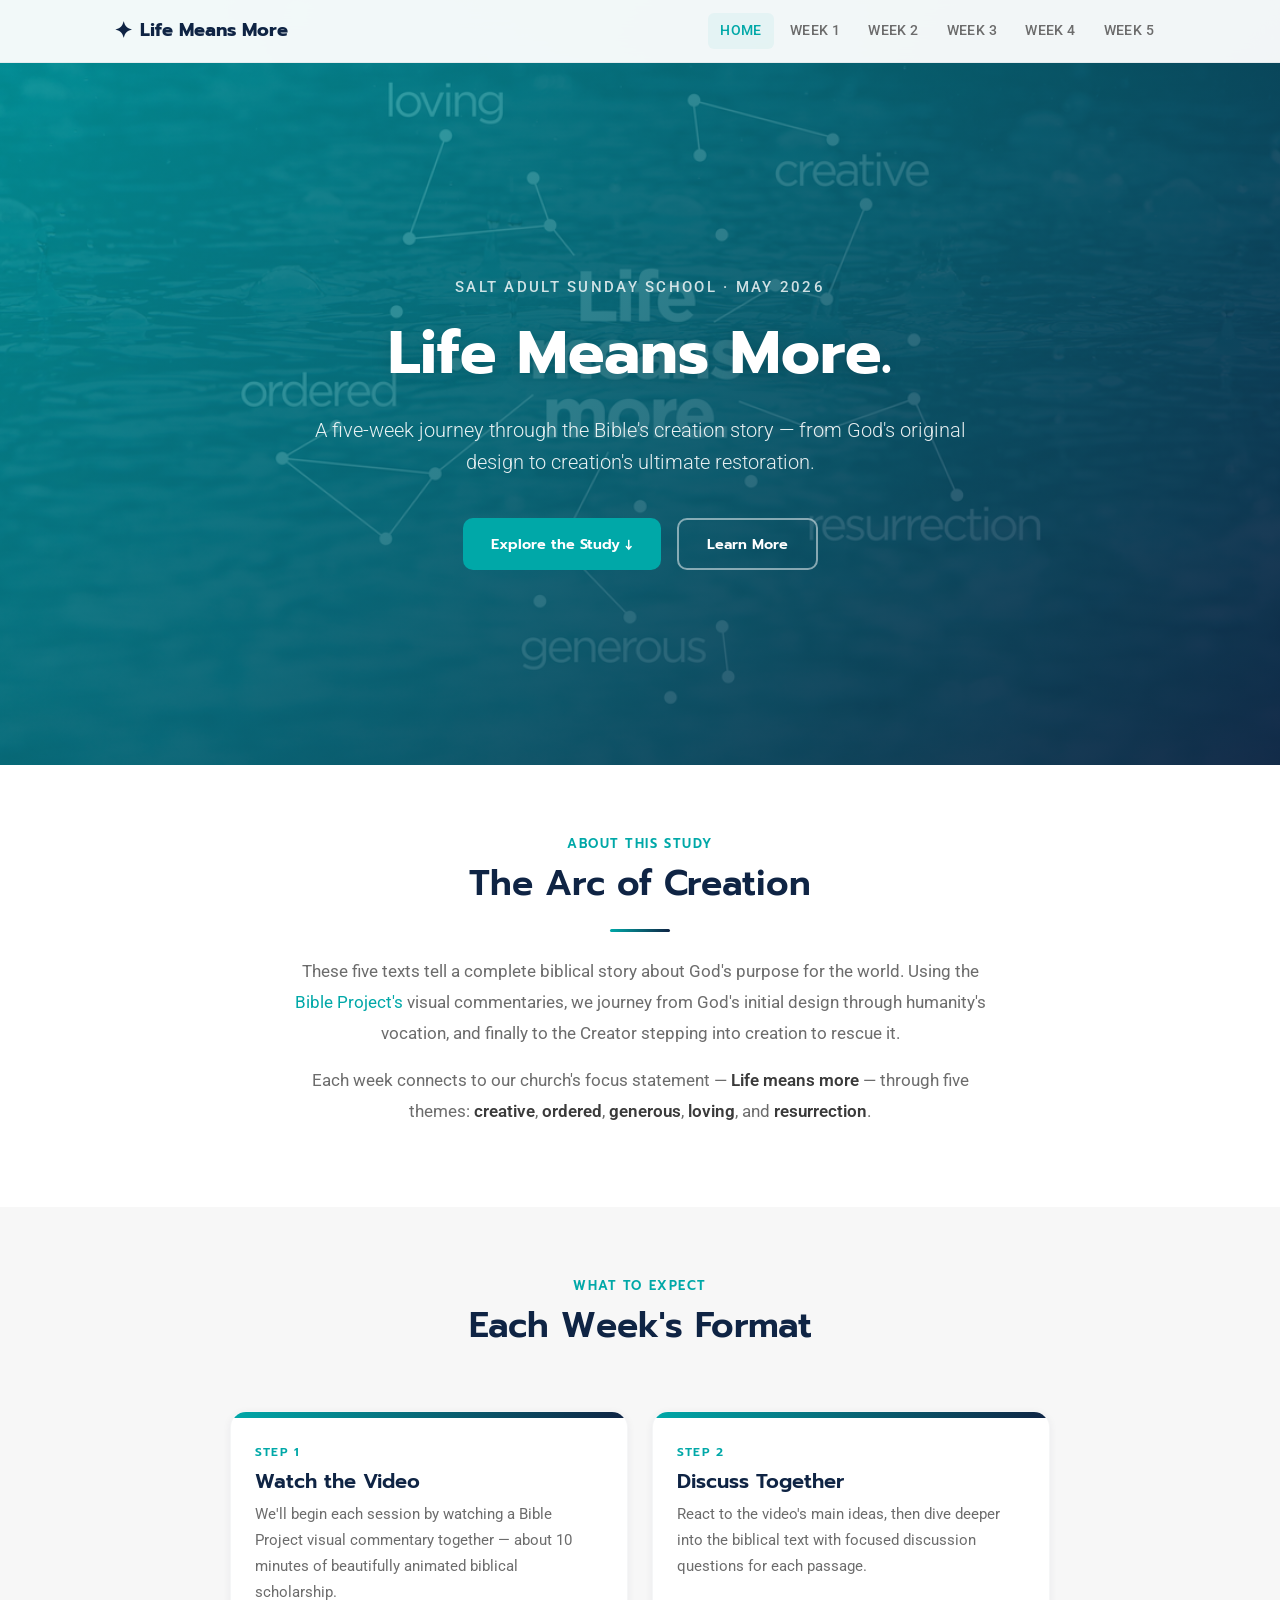
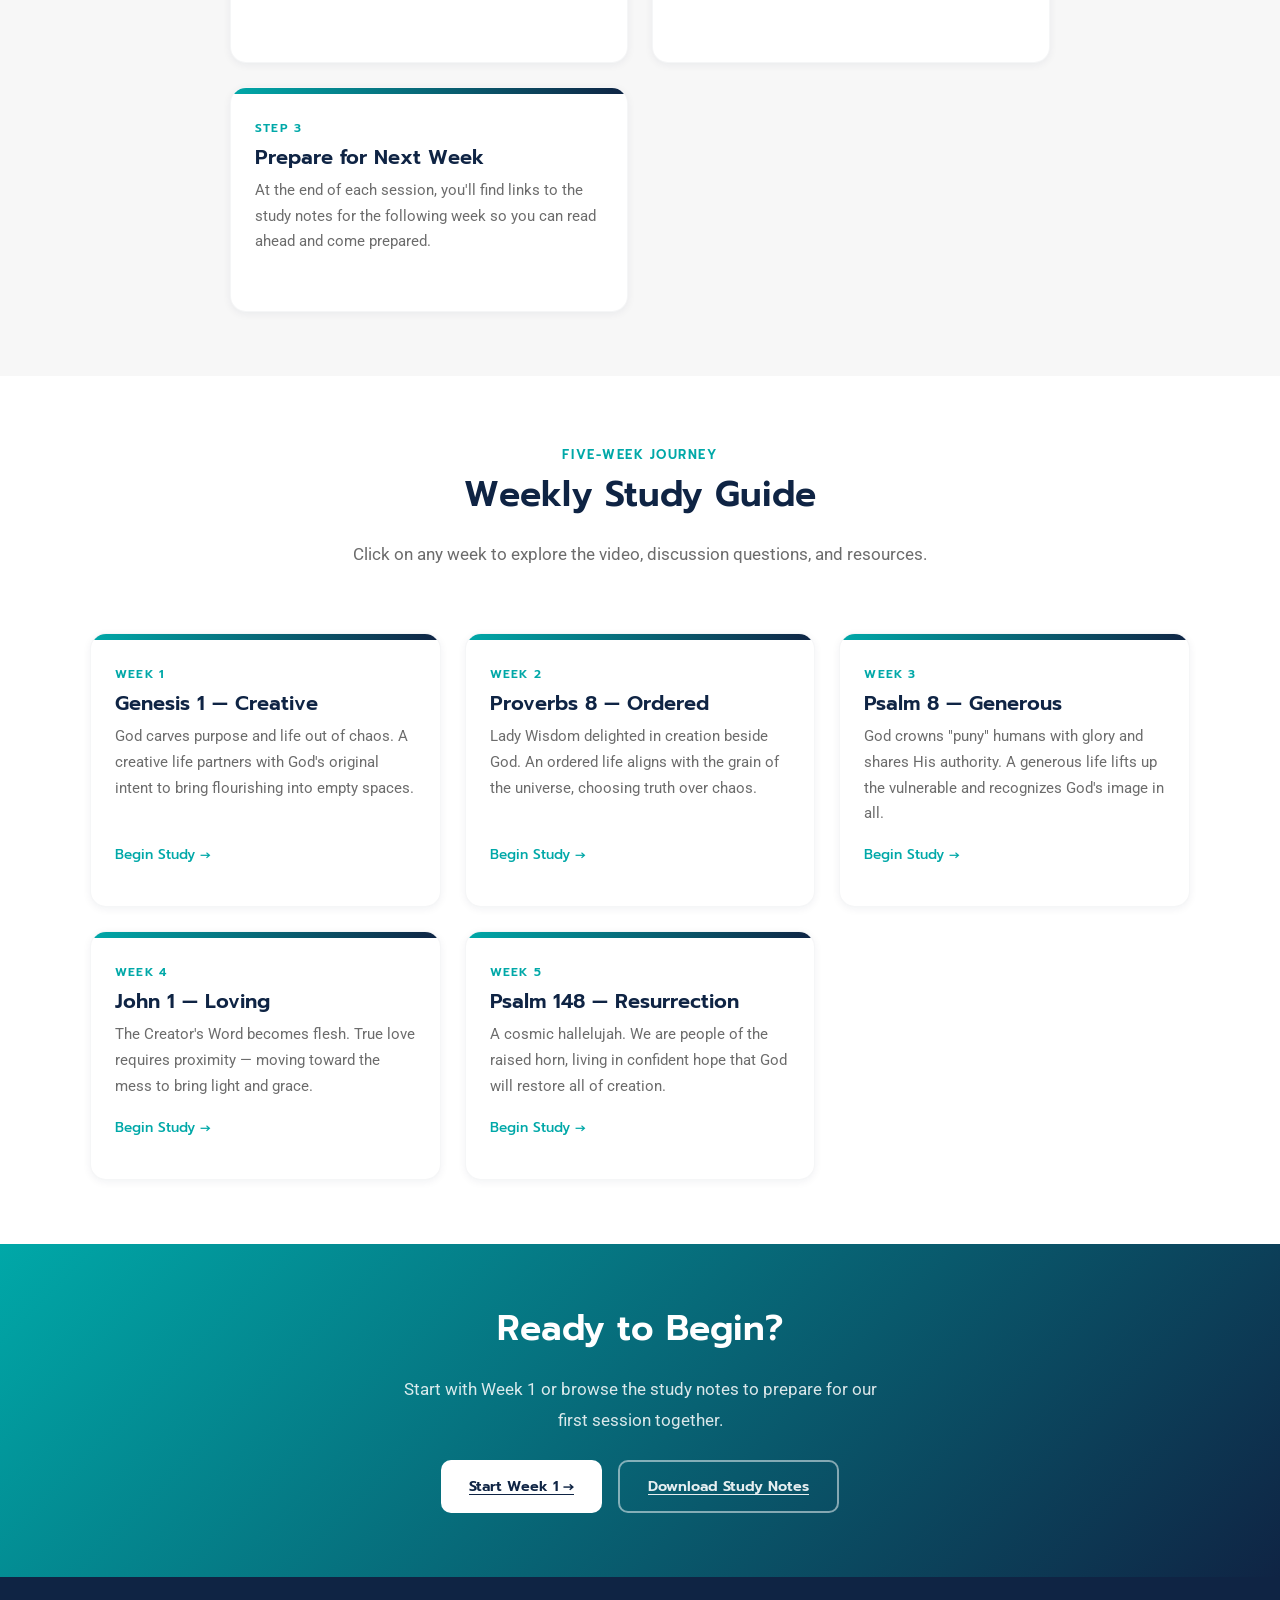
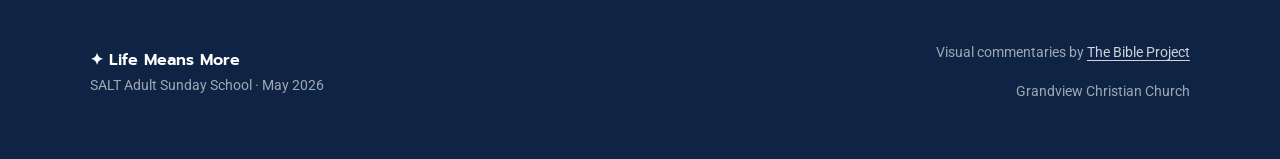
==== index.html @ 19ffd9e2 "Add Life Means More Bible study website - Landing page with hero image, about section, and 5-week ca" ====
<!DOCTYPE html>
<html lang="en">
<head>
  <meta charset="UTF-8">
  <meta name="viewport" content="width=device-width, initial-scale=1.0">
  <meta name="description" content="Life Means More — A five-week Bible study exploring creation through Genesis 1, Proverbs 8, Psalm 8, John 1, and Psalm 148. SALT Adult Sunday School, May 2026.">
  <title>Life Means More — SALT Bible Study</title>
  <link rel="stylesheet" href="styles.css">
  <link rel="icon" href="data:image/svg+xml,<svg xmlns='http://www.w3.org/2000/svg' viewBox='0 0 100 100'><text y='.9em' font-size='90'>✦</text></svg>">
</head>
<body>

  <!-- Navigation -->
  <nav class="nav" id="nav">
    <div class="nav__inner">
      <a href="index.html" class="nav__brand">
        <span class="nav__brand-icon">✦</span> Life Means More
      </a>
      <button class="nav__toggle" id="navToggle" aria-label="Toggle navigation">☰</button>
      <ul class="nav__links" id="navLinks">
        <li><a href="index.html" class="nav__link nav__link--active">Home</a></li>
        <li><a href="week1.html" class="nav__link">Week 1</a></li>
        <li><a href="week2.html" class="nav__link">Week 2</a></li>
        <li><a href="week3.html" class="nav__link">Week 3</a></li>
        <li><a href="week4.html" class="nav__link">Week 4</a></li>
        <li><a href="week5.html" class="nav__link">Week 5</a></li>
      </ul>
    </div>
  </nav>

  <!-- Hero Section -->
  <section class="hero hero--landing">
    <div class="hero__bg">
      <img src="assets/LifeMeansMore.jpg" alt="Life Means More — constellation-style graphic with themes: loving, creative, ordered, generous, resurrection">
    </div>
    <div class="hero__overlay"></div>
    <div class="hero__content">
      <p class="hero__tagline">SALT Adult Sunday School · May 2026</p>
      <h1 class="hero__title">Life Means More.</h1>
      <p class="hero__subtitle">A five-week journey through the Bible's creation story — from God's original design to creation's ultimate restoration.</p>
      <div class="btn-group" style="justify-content: center;">
        <a href="#weeks" class="btn btn--primary">Explore the Study ↓</a>
        <a href="#about" class="btn btn--outline">Learn More</a>
      </div>
    </div>
  </section>

  <!-- About Section -->
  <section class="section" id="about">
    <div class="container">
      <div class="intro-block fade-in">
        <span class="section__label">About This Study</span>
        <h2>The Arc of Creation</h2>
        <hr class="divider divider--center">
        <p>These five texts tell a complete biblical story about God's purpose for the world. Using the <a href="https://bibleproject.com" target="_blank" rel="noopener">Bible Project's</a> visual commentaries, we journey from God's initial design through humanity's vocation, and finally to the Creator stepping into creation to rescue it.</p>
        <p>Each week connects to our church's focus statement — <strong>Life means more</strong> — through five themes: <strong>creative</strong>, <strong>ordered</strong>, <strong>generous</strong>, <strong>loving</strong>, and <strong>resurrection</strong>.</p>
      </div>
    </div>
  </section>

  <!-- What to Expect -->
  <section class="section section--alt">
    <div class="container">
      <div class="section__header fade-in">
        <span class="section__label">What to Expect</span>
        <h2>Each Week's Format</h2>
      </div>
      <div class="weeks-grid" style="max-width: 820px; margin: 0 auto;">
        <div class="week-card fade-in" style="cursor: default;">
          <div class="week-card__banner"></div>
          <div class="week-card__body">
            <div class="week-card__number">Step 1</div>
            <div class="week-card__title">Watch the Video</div>
            <p class="week-card__theme">We'll begin each session by watching a Bible Project visual commentary together — about 10 minutes of beautifully animated biblical scholarship.</p>
          </div>
        </div>
        <div class="week-card fade-in" style="cursor: default;">
          <div class="week-card__banner"></div>
          <div class="week-card__body">
            <div class="week-card__number">Step 2</div>
            <div class="week-card__title">Discuss Together</div>
            <p class="week-card__theme">React to the video's main ideas, then dive deeper into the biblical text with focused discussion questions for each passage.</p>
          </div>
        </div>
        <div class="week-card fade-in" style="cursor: default;">
          <div class="week-card__banner"></div>
          <div class="week-card__body">
            <div class="week-card__number">Step 3</div>
            <div class="week-card__title">Prepare for Next Week</div>
            <p class="week-card__theme">At the end of each session, you'll find links to the study notes for the following week so you can read ahead and come prepared.</p>
          </div>
        </div>
      </div>
    </div>
  </section>

  <!-- Weekly Schedule -->
  <section class="section" id="weeks">
    <div class="container">
      <div class="section__header fade-in">
        <span class="section__label">Five-Week Journey</span>
        <h2>Weekly Study Guide</h2>
        <p>Click on any week to explore the video, discussion questions, and resources.</p>
      </div>
      <div class="weeks-grid fade-in">
        <a href="week1.html" class="week-card">
          <div class="week-card__banner"></div>
          <div class="week-card__body">
            <div class="week-card__number">Week 1</div>
            <div class="week-card__title">Genesis 1 — Creative</div>
            <p class="week-card__theme">God carves purpose and life out of chaos. A creative life partners with God's original intent to bring flourishing into empty spaces.</p>
            <span class="week-card__cta">Begin Study →</span>
          </div>
        </a>
        <a href="week2.html" class="week-card">
          <div class="week-card__banner"></div>
          <div class="week-card__body">
            <div class="week-card__number">Week 2</div>
            <div class="week-card__title">Proverbs 8 — Ordered</div>
            <p class="week-card__theme">Lady Wisdom delighted in creation beside God. An ordered life aligns with the grain of the universe, choosing truth over chaos.</p>
            <span class="week-card__cta">Begin Study →</span>
          </div>
        </a>
        <a href="week3.html" class="week-card">
          <div class="week-card__banner"></div>
          <div class="week-card__body">
            <div class="week-card__number">Week 3</div>
            <div class="week-card__title">Psalm 8 — Generous</div>
            <p class="week-card__theme">God crowns "puny" humans with glory and shares His authority. A generous life lifts up the vulnerable and recognizes God's image in all.</p>
            <span class="week-card__cta">Begin Study →</span>
          </div>
        </a>
        <a href="week4.html" class="week-card">
          <div class="week-card__banner"></div>
          <div class="week-card__body">
            <div class="week-card__number">Week 4</div>
            <div class="week-card__title">John 1 — Loving</div>
            <p class="week-card__theme">The Creator's Word becomes flesh. True love requires proximity — moving toward the mess to bring light and grace.</p>
            <span class="week-card__cta">Begin Study →</span>
          </div>
        </a>
        <a href="week5.html" class="week-card">
          <div class="week-card__banner"></div>
          <div class="week-card__body">
            <div class="week-card__number">Week 5</div>
            <div class="week-card__title">Psalm 148 — Resurrection</div>
            <p class="week-card__theme">A cosmic hallelujah. We are people of the raised horn, living in confident hope that God will restore all of creation.</p>
            <span class="week-card__cta">Begin Study →</span>
          </div>
        </a>
      </div>
    </div>
  </section>

  <!-- Call to Action -->
  <section class="section section--teal">
    <div class="container">
      <div class="intro-block">
        <h2 style="color: var(--white);">Ready to Begin?</h2>
        <p style="color: rgba(255,255,255,0.85); max-width: 500px; margin: 0 auto var(--space-md);">Start with Week 1 or browse the study notes to prepare for our first session together.</p>
        <div class="btn-group" style="justify-content: center;">
          <a href="week1.html" class="btn btn--primary" style="background: var(--white); color: var(--navy);">Start Week 1 →</a>
          <a href="assets/pdfs/week1_notes.pdf" class="btn btn--outline" target="_blank">Download Study Notes</a>
        </div>
      </div>
    </div>
  </section>

  <!-- Footer -->
  <footer class="footer">
    <div class="footer__inner">
      <div>
        <div class="footer__brand">✦ Life Means More</div>
        <p class="footer__text">SALT Adult Sunday School · May 2026</p>
      </div>
      <div style="text-align: right;">
        <p class="footer__text">Visual commentaries by <a href="https://bibleproject.com" target="_blank" rel="noopener">The Bible Project</a></p>
        <p class="footer__text">Grandview Christian Church</p>
      </div>
    </div>
  </footer>

  <script>
    // Mobile Nav Toggle
    document.getElementById('navToggle').addEventListener('click', () => {
      document.getElementById('navLinks').classList.toggle('open');
    });

    // Scroll shadow on nav
    window.addEventListener('scroll', () => {
      document.getElementById('nav').classList.toggle('scrolled', window.scrollY > 20);
    });

    // Fade-in animation on scroll
    const observer = new IntersectionObserver((entries) => {
      entries.forEach(entry => {
        if (entry.isIntersecting) {
          entry.target.classList.add('visible');
        }
      });
    }, { threshold: 0.1, rootMargin: '0px 0px -50px 0px' });

    document.querySelectorAll('.fade-in').forEach(el => observer.observe(el));
  </script>

</body>
</html>
---- styles.css ----
/* ============================================
   SALT May 2026 — "Life Means More" Bible Study
   Design System (Grandview Christian-inspired)
   ============================================ */

/* --- Google Fonts --- */
@import url('https://fonts.googleapis.com/css2?family=Prompt:wght@400;500;600;700&family=Roboto:wght@300;400;500;700&display=swap');

/* --- CSS Custom Properties --- */
:root {
  /* Colors */
  --teal: #00A8A8;
  --teal-dark: #008F8F;
  --teal-light: #00C4C4;
  --navy: #0F2444;
  --navy-light: #1A3A6A;
  --white: #FFFFFF;
  --off-white: #F7F7F7;
  --gray-100: #F0F0F0;
  --gray-200: #E0E0E0;
  --gray-300: #CCCCCC;
  --gray-500: #6C6C6C;
  --gray-700: #3A3A3A;
  --text-body: #4A4A4A;
  --text-heading: #0F2444;
  
  /* Typography */
  --font-heading: 'Prompt', sans-serif;
  --font-body: 'Roboto', sans-serif;
  
  /* Spacing */
  --space-xs: 0.5rem;
  --space-sm: 1rem;
  --space-md: 1.5rem;
  --space-lg: 2.5rem;
  --space-xl: 4rem;
  --space-2xl: 6rem;
  
  /* Layout */
  --max-width: 1100px;
  --max-width-narrow: 800px;
  --border-radius: 10px;
  --border-radius-lg: 16px;
  
  /* Shadows */
  --shadow-sm: 0 2px 8px rgba(15, 36, 68, 0.06);
  --shadow-md: 0 4px 20px rgba(15, 36, 68, 0.1);
  --shadow-lg: 0 8px 40px rgba(15, 36, 68, 0.12);
  
  /* Transitions */
  --transition: 0.3s ease;
}

/* --- Reset & Base --- */
*,
*::before,
*::after {
  margin: 0;
  padding: 0;
  box-sizing: border-box;
}

html {
  scroll-behavior: smooth;
  font-size: 16px;
}

body {
  font-family: var(--font-body);
  font-weight: 400;
  line-height: 1.7;
  color: var(--text-body);
  background-color: var(--white);
  -webkit-font-smoothing: antialiased;
  -moz-osx-font-smoothing: grayscale;
}

img {
  max-width: 100%;
  height: auto;
  display: block;
}

a {
  color: var(--teal);
  text-decoration: none;
  transition: color var(--transition);
}

a:hover {
  color: var(--teal-dark);
}

/* --- Typography --- */
h1, h2, h3, h4, h5, h6 {
  font-family: var(--font-heading);
  color: var(--text-heading);
  line-height: 1.2;
  font-weight: 600;
}

h1 {
  font-size: clamp(2rem, 5vw, 3.2rem);
  font-weight: 700;
}

h2 {
  font-size: clamp(1.5rem, 3.5vw, 2.2rem);
  margin-bottom: var(--space-md);
}

h3 {
  font-size: clamp(1.15rem, 2.5vw, 1.5rem);
  margin-bottom: var(--space-sm);
}

h4 {
  font-size: 1.1rem;
  margin-bottom: var(--space-xs);
}

p {
  margin-bottom: var(--space-sm);
}

strong {
  font-weight: 600;
  color: var(--gray-700);
}

/* --- Navigation --- */
.nav {
  position: fixed;
  top: 0;
  left: 0;
  right: 0;
  z-index: 1000;
  background: rgba(255, 255, 255, 0.95);
  backdrop-filter: blur(12px);
  -webkit-backdrop-filter: blur(12px);
  border-bottom: 1px solid rgba(15, 36, 68, 0.06);
  transition: box-shadow var(--transition);
}

.nav.scrolled {
  box-shadow: var(--shadow-sm);
}

.nav__inner {
  max-width: var(--max-width);
  margin: 0 auto;
  padding: 0.75rem var(--space-md);
  display: flex;
  align-items: center;
  justify-content: space-between;
}

.nav__brand {
  font-family: var(--font-heading);
  font-weight: 700;
  font-size: 1.15rem;
  color: var(--navy);
  text-decoration: none;
  display: flex;
  align-items: center;
  gap: 0.5rem;
}

.nav__brand:hover {
  color: var(--teal);
}

.nav__brand-icon {
  font-size: 1.4rem;
}

.nav__links {
  display: flex;
  align-items: center;
  gap: 0.25rem;
  list-style: none;
}

.nav__link {
  display: block;
  padding: 0.4rem 0.75rem;
  font-family: var(--font-body);
  font-size: 0.85rem;
  font-weight: 500;
  color: var(--gray-500);
  text-decoration: none;
  border-radius: 6px;
  text-transform: uppercase;
  letter-spacing: 0.03em;
  transition: all var(--transition);
}

.nav__link:hover,
.nav__link--active {
  color: var(--teal);
  background: rgba(0, 168, 168, 0.06);
}

/* Mobile nav toggle */
.nav__toggle {
  display: none;
  background: none;
  border: none;
  cursor: pointer;
  padding: 0.5rem;
  color: var(--navy);
  font-size: 1.5rem;
}

/* --- Hero Section --- */
.hero {
  position: relative;
  min-height: 520px;
  display: flex;
  align-items: center;
  justify-content: center;
  text-align: center;
  padding: calc(80px + var(--space-xl)) var(--space-md) var(--space-xl);
  overflow: hidden;
}

.hero--landing {
  min-height: 85vh;
}

.hero__bg {
  position: absolute;
  inset: 0;
  z-index: 0;
}

.hero__bg img {
  width: 100%;
  height: 100%;
  object-fit: cover;
}

.hero__overlay {
  position: absolute;
  inset: 0;
  background: linear-gradient(135deg, rgba(0, 168, 168, 0.80) 0%, rgba(15, 36, 68, 0.90) 100%);
  z-index: 1;
}

.hero__content {
  position: relative;
  z-index: 2;
  max-width: 700px;
}

.hero__tagline {
  font-family: var(--font-body);
  font-size: 0.95rem;
  font-weight: 500;
  text-transform: uppercase;
  letter-spacing: 0.15em;
  color: rgba(255, 255, 255, 0.8);
  margin-bottom: var(--space-sm);
}

.hero__title {
  font-size: clamp(2.2rem, 6vw, 3.8rem);
  color: var(--white);
  font-weight: 700;
  margin-bottom: var(--space-md);
  text-shadow: 0 2px 20px rgba(0, 0, 0, 0.15);
}

.hero__subtitle {
  font-size: clamp(1rem, 2.5vw, 1.25rem);
  color: rgba(255, 255, 255, 0.9);
  font-weight: 300;
  line-height: 1.6;
  margin-bottom: var(--space-lg);
}

.hero__week-badge {
  display: inline-block;
  background: rgba(255, 255, 255, 0.15);
  border: 1px solid rgba(255, 255, 255, 0.25);
  border-radius: 50px;
  padding: 0.4rem 1.2rem;
  font-family: var(--font-heading);
  font-size: 0.85rem;
  font-weight: 500;
  color: var(--white);
  letter-spacing: 0.05em;
  margin-bottom: var(--space-sm);
  backdrop-filter: blur(4px);
}

/* --- Sections --- */
.section {
  padding: var(--space-xl) var(--space-md);
}

.section--alt {
  background-color: var(--off-white);
}

.section--teal {
  background: linear-gradient(135deg, var(--teal) 0%, var(--navy) 100%);
  color: var(--white);
}

.section--teal h2,
.section--teal h3,
.section--teal h4 {
  color: var(--white);
}

.section--teal a {
  color: rgba(255, 255, 255, 0.9);
  text-decoration: underline;
  text-underline-offset: 3px;
}

.section--teal a:hover {
  color: var(--white);
}

.container {
  max-width: var(--max-width);
  margin: 0 auto;
}

.container--narrow {
  max-width: var(--max-width-narrow);
}

.section__header {
  text-align: center;
  margin-bottom: var(--space-xl);
}

.section__header p {
  max-width: 600px;
  margin: 0 auto;
  color: var(--gray-500);
  font-size: 1.05rem;
}

.section__label {
  display: inline-block;
  font-family: var(--font-heading);
  font-size: 0.8rem;
  font-weight: 600;
  text-transform: uppercase;
  letter-spacing: 0.12em;
  color: var(--teal);
  margin-bottom: var(--space-xs);
}

/* --- Week Cards (Landing Page) --- */
.weeks-grid {
  display: grid;
  grid-template-columns: repeat(auto-fit, minmax(300px, 1fr));
  gap: var(--space-md);
}

.week-card {
  background: var(--white);
  border-radius: var(--border-radius-lg);
  overflow: hidden;
  box-shadow: var(--shadow-sm);
  transition: all var(--transition);
  text-decoration: none;
  display: flex;
  flex-direction: column;
  border: 1px solid rgba(15, 36, 68, 0.04);
}

.week-card:hover {
  transform: translateY(-4px);
  box-shadow: var(--shadow-lg);
  border-color: rgba(0, 168, 168, 0.15);
}

.week-card__banner {
  height: 6px;
  background: linear-gradient(90deg, var(--teal) 0%, var(--navy) 100%);
}

.week-card__body {
  padding: var(--space-md) var(--space-md) var(--space-lg);
  flex: 1;
  display: flex;
  flex-direction: column;
}

.week-card__number {
  font-family: var(--font-heading);
  font-size: 0.75rem;
  font-weight: 600;
  text-transform: uppercase;
  letter-spacing: 0.1em;
  color: var(--teal);
  margin-bottom: 0.35rem;
}

.week-card__title {
  font-family: var(--font-heading);
  font-size: 1.25rem;
  font-weight: 600;
  color: var(--navy);
  margin-bottom: 0.5rem;
  line-height: 1.3;
}

.week-card__theme {
  font-size: 0.95rem;
  color: var(--gray-500);
  margin-bottom: var(--space-sm);
  flex: 1;
}

.week-card__cta {
  font-family: var(--font-heading);
  font-size: 0.85rem;
  font-weight: 500;
  color: var(--teal);
  display: flex;
  align-items: center;
  gap: 0.4rem;
  transition: gap var(--transition);
}

.week-card:hover .week-card__cta {
  gap: 0.7rem;
}

/* --- Video Embed --- */
.video-container {
  position: relative;
  width: 100%;
  padding-bottom: 56.25%; /* 16:9 */
  border-radius: var(--border-radius-lg);
  overflow: hidden;
  box-shadow: var(--shadow-lg);
  margin-bottom: var(--space-lg);
}

.video-container iframe {
  position: absolute;
  top: 0;
  left: 0;
  width: 100%;
  height: 100%;
  border: none;
}

/* --- Discussion Content --- */
.discussion {
  margin-bottom: var(--space-xl);
}

.discussion__part-label {
  display: inline-block;
  font-family: var(--font-heading);
  font-size: 0.75rem;
  font-weight: 600;
  text-transform: uppercase;
  letter-spacing: 0.12em;
  color: var(--white);
  background: var(--teal);
  padding: 0.25rem 0.75rem;
  border-radius: 50px;
  margin-bottom: var(--space-sm);
}

.discussion__intro {
  font-size: 1rem;
  color: var(--gray-500);
  font-style: italic;
  margin-bottom: var(--space-md);
}

.scripture-ref {
  display: inline-flex;
  align-items: center;
  gap: 0.4rem;
  font-family: var(--font-heading);
  font-weight: 600;
  font-size: 1.05rem;
  color: var(--navy);
  background: linear-gradient(135deg, rgba(0, 168, 168, 0.08), rgba(15, 36, 68, 0.06));
  padding: 0.5rem 1rem;
  border-radius: 8px;
  border-left: 3px solid var(--teal);
  margin-bottom: var(--space-md);
}

.question {
  margin-bottom: var(--space-md);
  padding-left: var(--space-md);
  border-left: 2px solid var(--gray-200);
}

.question__number {
  font-family: var(--font-heading);
  font-weight: 700;
  font-size: 1.6rem;
  color: var(--teal);
  opacity: 0.3;
  line-height: 1;
  margin-bottom: 0.25rem;
}

.question__text {
  font-size: 1.01rem;
  line-height: 1.7;
  color: var(--text-body);
}

.question__text strong {
  color: var(--navy);
}

/* --- Buttons --- */
.btn {
  display: inline-flex;
  align-items: center;
  gap: 0.5rem;
  font-family: var(--font-heading);
  font-size: 0.9rem;
  font-weight: 600;
  padding: 0.75rem 1.75rem;
  border-radius: var(--border-radius);
  text-decoration: none;
  cursor: pointer;
  border: none;
  transition: all var(--transition);
}

.btn--primary {
  background: var(--teal);
  color: var(--white);
}

.btn--primary:hover {
  background: var(--teal-dark);
  color: var(--white);
  transform: translateY(-2px);
  box-shadow: 0 4px 15px rgba(0, 168, 168, 0.35);
}

.btn--outline {
  background: transparent;
  color: var(--white);
  border: 2px solid rgba(255, 255, 255, 0.5);
}

.btn--outline:hover {
  background: rgba(255, 255, 255, 0.1);
  color: var(--white);
  border-color: var(--white);
}

.btn--outline-dark {
  background: transparent;
  color: var(--teal);
  border: 2px solid var(--teal);
}

.btn--outline-dark:hover {
  background: var(--teal);
  color: var(--white);
}

.btn--ghost {
  background: transparent;
  color: var(--teal);
  padding: 0.5rem 0;
}

.btn--ghost:hover {
  color: var(--teal-dark);
}

.btn-group {
  display: flex;
  gap: var(--space-sm);
  flex-wrap: wrap;
}

/* --- Resource Links --- */
.resources {
  display: flex;
  flex-direction: column;
  gap: var(--space-sm);
}

.resource-link {
  display: flex;
  align-items: center;
  gap: 0.75rem;
  padding: 1rem var(--space-md);
  background: var(--white);
  border: 1px solid var(--gray-200);
  border-radius: var(--border-radius);
  text-decoration: none;
  color: var(--text-body);
  transition: all var(--transition);
}

.resource-link:hover {
  border-color: var(--teal);
  box-shadow: var(--shadow-sm);
  color: var(--text-body);
}

.resource-link__icon {
  flex-shrink: 0;
  width: 44px;
  height: 44px;
  border-radius: 10px;
  background: linear-gradient(135deg, rgba(0, 168, 168, 0.1), rgba(15, 36, 68, 0.06));
  display: flex;
  align-items: center;
  justify-content: center;
  font-size: 1.2rem;
}

.resource-link__text {
  flex: 1;
}

.resource-link__title {
  font-family: var(--font-heading);
  font-weight: 600;
  font-size: 0.95rem;
  color: var(--navy);
}

.resource-link__desc {
  font-size: 0.82rem;
  color: var(--gray-500);
  margin: 0;
}

/* --- Navigation Between Weeks --- */
.week-nav {
  display: flex;
  justify-content: space-between;
  align-items: center;
  gap: var(--space-md);
  padding-top: var(--space-lg);
  border-top: 1px solid var(--gray-200);
}

.week-nav__link {
  display: flex;
  align-items: center;
  gap: 0.5rem;
  font-family: var(--font-heading);
  font-weight: 500;
  font-size: 0.9rem;
  color: var(--teal);
  text-decoration: none;
  padding: 0.5rem 0;
  transition: all var(--transition);
}

.week-nav__link:hover {
  color: var(--teal-dark);
}

.week-nav__link--next {
  margin-left: auto;
}

/* --- Looking Ahead Box --- */
.looking-ahead {
  background: linear-gradient(135deg, rgba(0, 168, 168, 0.06), rgba(15, 36, 68, 0.04));
  border: 1px solid rgba(0, 168, 168, 0.15);
  border-radius: var(--border-radius-lg);
  padding: var(--space-lg);
  margin-top: var(--space-lg);
}

.looking-ahead__title {
  font-family: var(--font-heading);
  font-size: 1.15rem;
  font-weight: 600;
  color: var(--navy);
  margin-bottom: var(--space-xs);
  display: flex;
  align-items: center;
  gap: 0.5rem;
}

.looking-ahead p {
  color: var(--gray-500);
}

/* --- Footer --- */
.footer {
  background: var(--navy);
  color: rgba(255, 255, 255, 0.6);
  padding: var(--space-xl) var(--space-md) var(--space-lg);
}

.footer__inner {
  max-width: var(--max-width);
  margin: 0 auto;
  display: flex;
  justify-content: space-between;
  align-items: center;
  flex-wrap: wrap;
  gap: var(--space-md);
}

.footer__brand {
  font-family: var(--font-heading);
  font-weight: 600;
  font-size: 1rem;
  color: var(--white);
}

.footer__text {
  font-size: 0.85rem;
}

.footer__text a {
  color: rgba(255, 255, 255, 0.8);
  text-decoration: underline;
  text-underline-offset: 3px;
}

.footer__text a:hover {
  color: var(--white);
}

/* --- Divider --- */
.divider {
  width: 60px;
  height: 3px;
  background: linear-gradient(90deg, var(--teal), var(--navy));
  border: none;
  border-radius: 2px;
  margin: var(--space-sm) 0 var(--space-md);
}

.divider--center {
  margin-left: auto;
  margin-right: auto;
}

/* --- About / Intro Block --- */
.intro-block {
  text-align: center;
  max-width: 700px;
  margin: 0 auto;
}

.intro-block p {
  font-size: 1.08rem;
  color: var(--gray-500);
  line-height: 1.8;
}

/* --- Fade-in Animations --- */
.fade-in {
  opacity: 0;
  transform: translateY(24px);
  transition: opacity 0.7s ease, transform 0.7s ease;
}

.fade-in.visible {
  opacity: 1;
  transform: translateY(0);
}

/* --- Responsive Design --- */
@media (max-width: 768px) {
  .nav__links {
    display: none;
    position: absolute;
    top: 100%;
    left: 0;
    right: 0;
    flex-direction: column;
    background: var(--white);
    padding: var(--space-sm) var(--space-md);
    border-bottom: 1px solid var(--gray-200);
    box-shadow: var(--shadow-md);
  }

  .nav__links.open {
    display: flex;
  }

  .nav__toggle {
    display: block;
  }

  .hero {
    min-height: 400px;
    padding-top: calc(70px + var(--space-lg));
  }

  .hero--landing {
    min-height: 70vh;
  }

  .section {
    padding: var(--space-lg) var(--space-sm);
  }

  .weeks-grid {
    grid-template-columns: 1fr;
  }

  .week-nav {
    flex-direction: column;
    align-items: stretch;
  }

  .week-nav__link--next {
    margin-left: 0;
    justify-content: flex-end;
  }

  .footer__inner {
    flex-direction: column;
    text-align: center;
  }

  .btn-group {
    flex-direction: column;
    align-items: center;
  }
}

@media (max-width: 480px) {
  :root {
    --space-xl: 2.5rem;
    --space-2xl: 4rem;
  }

  .hero__title {
    font-size: 1.8rem;
  }

  .nav__brand {
    font-size: 1rem;
  }
}
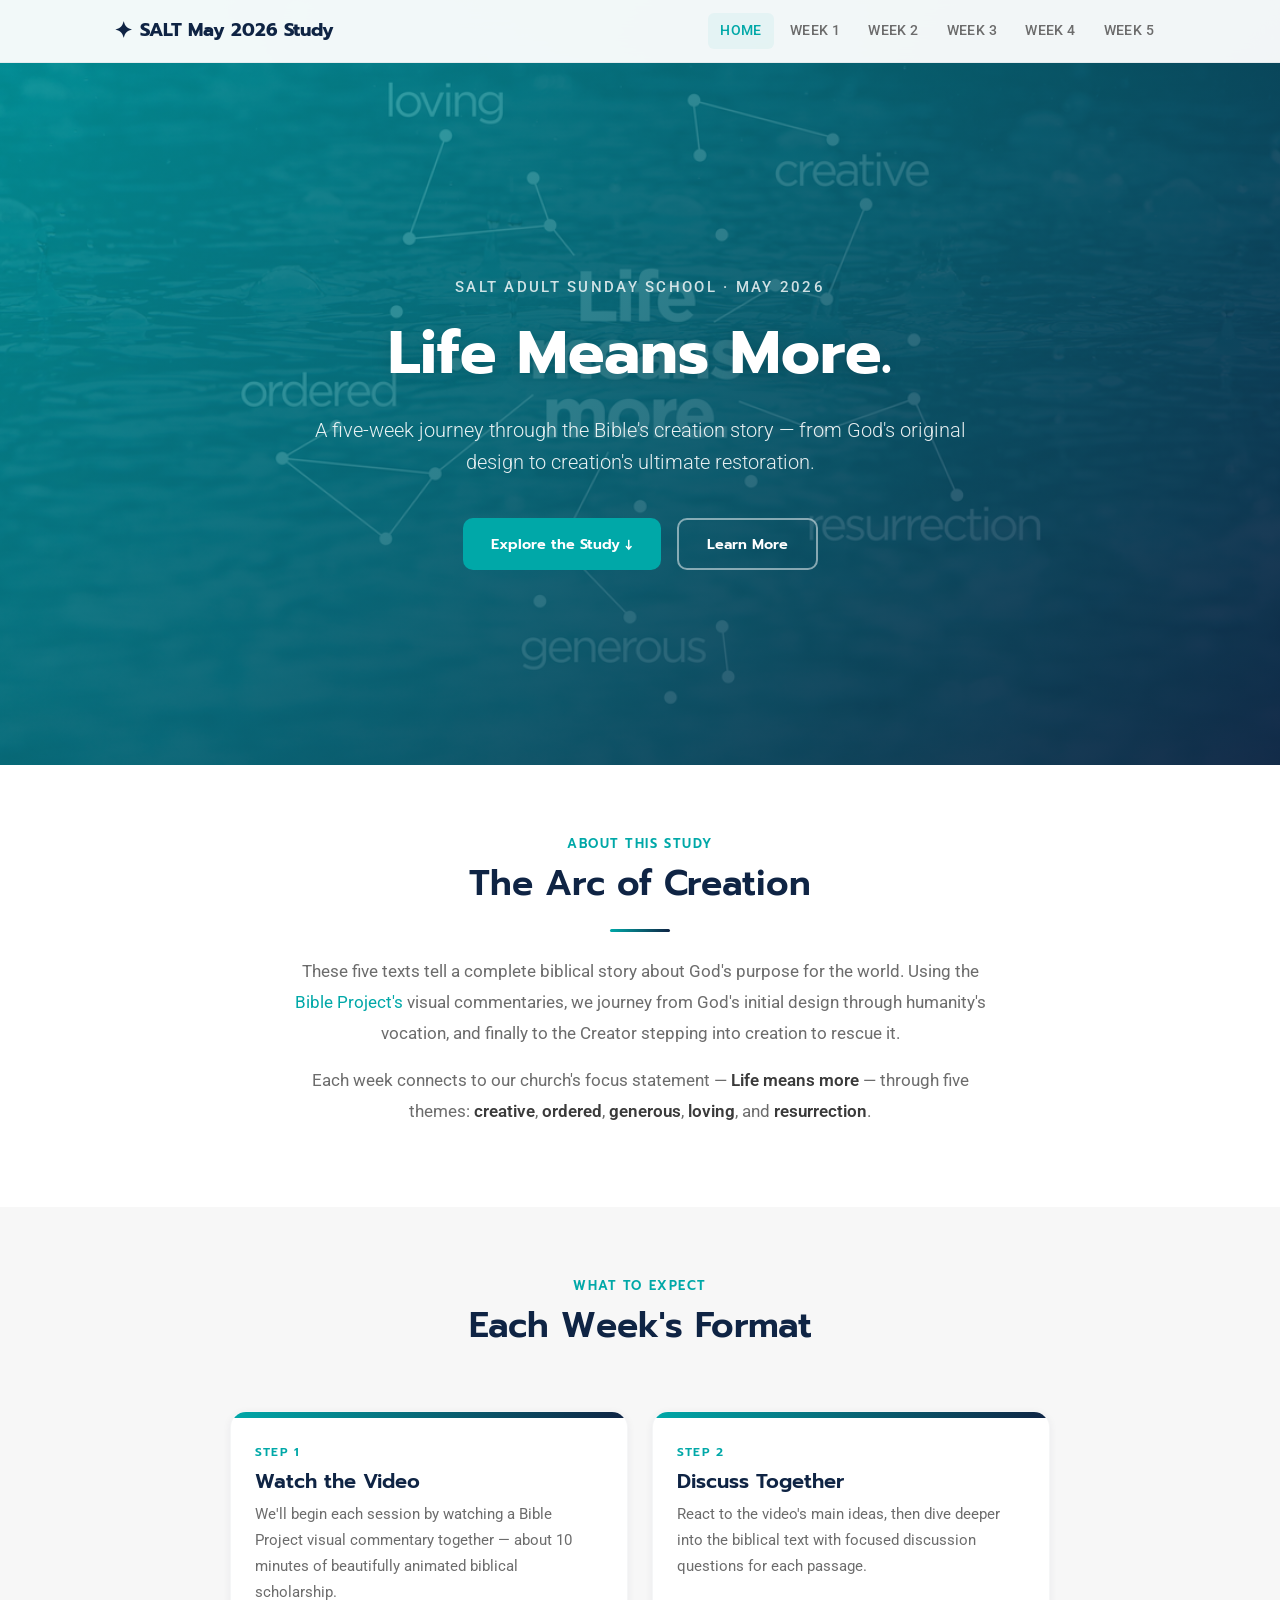
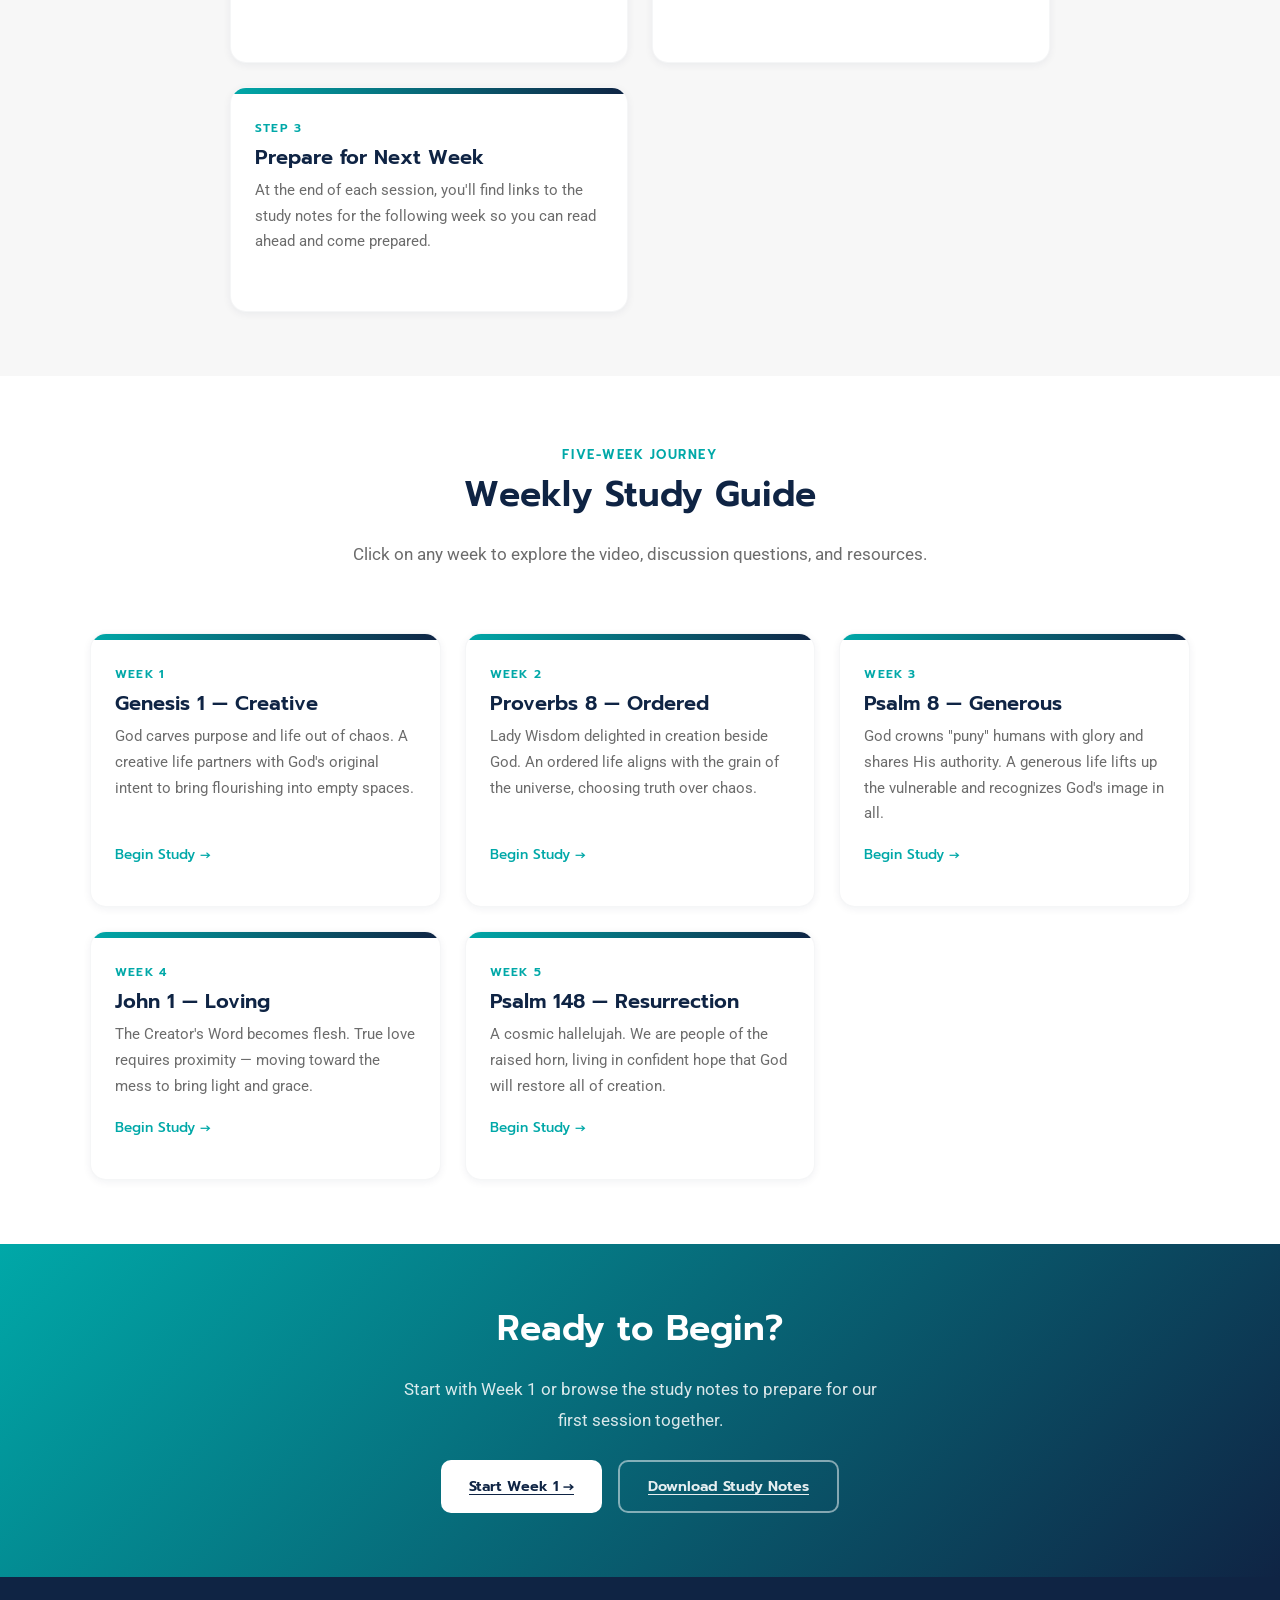
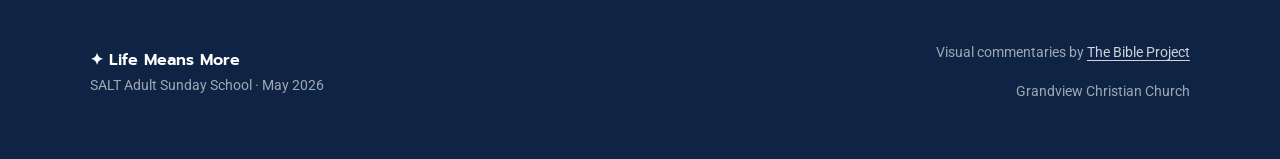
==== commit 0836ba44: "Style fixes: rename nav to SALT May 2026 Study, make theme words white italic in hero" ====
--- a/index.html
+++ b/index.html
@@ -14,7 +14,7 @@
   <nav class="nav" id="nav">
     <div class="nav__inner">
       <a href="index.html" class="nav__brand">
-        <span class="nav__brand-icon">✦</span> Life Means More
+        <span class="nav__brand-icon">✦</span> SALT May 2026 Study
       </a>
       <button class="nav__toggle" id="navToggle" aria-label="Toggle navigation">☰</button>
       <ul class="nav__links" id="navLinks">
